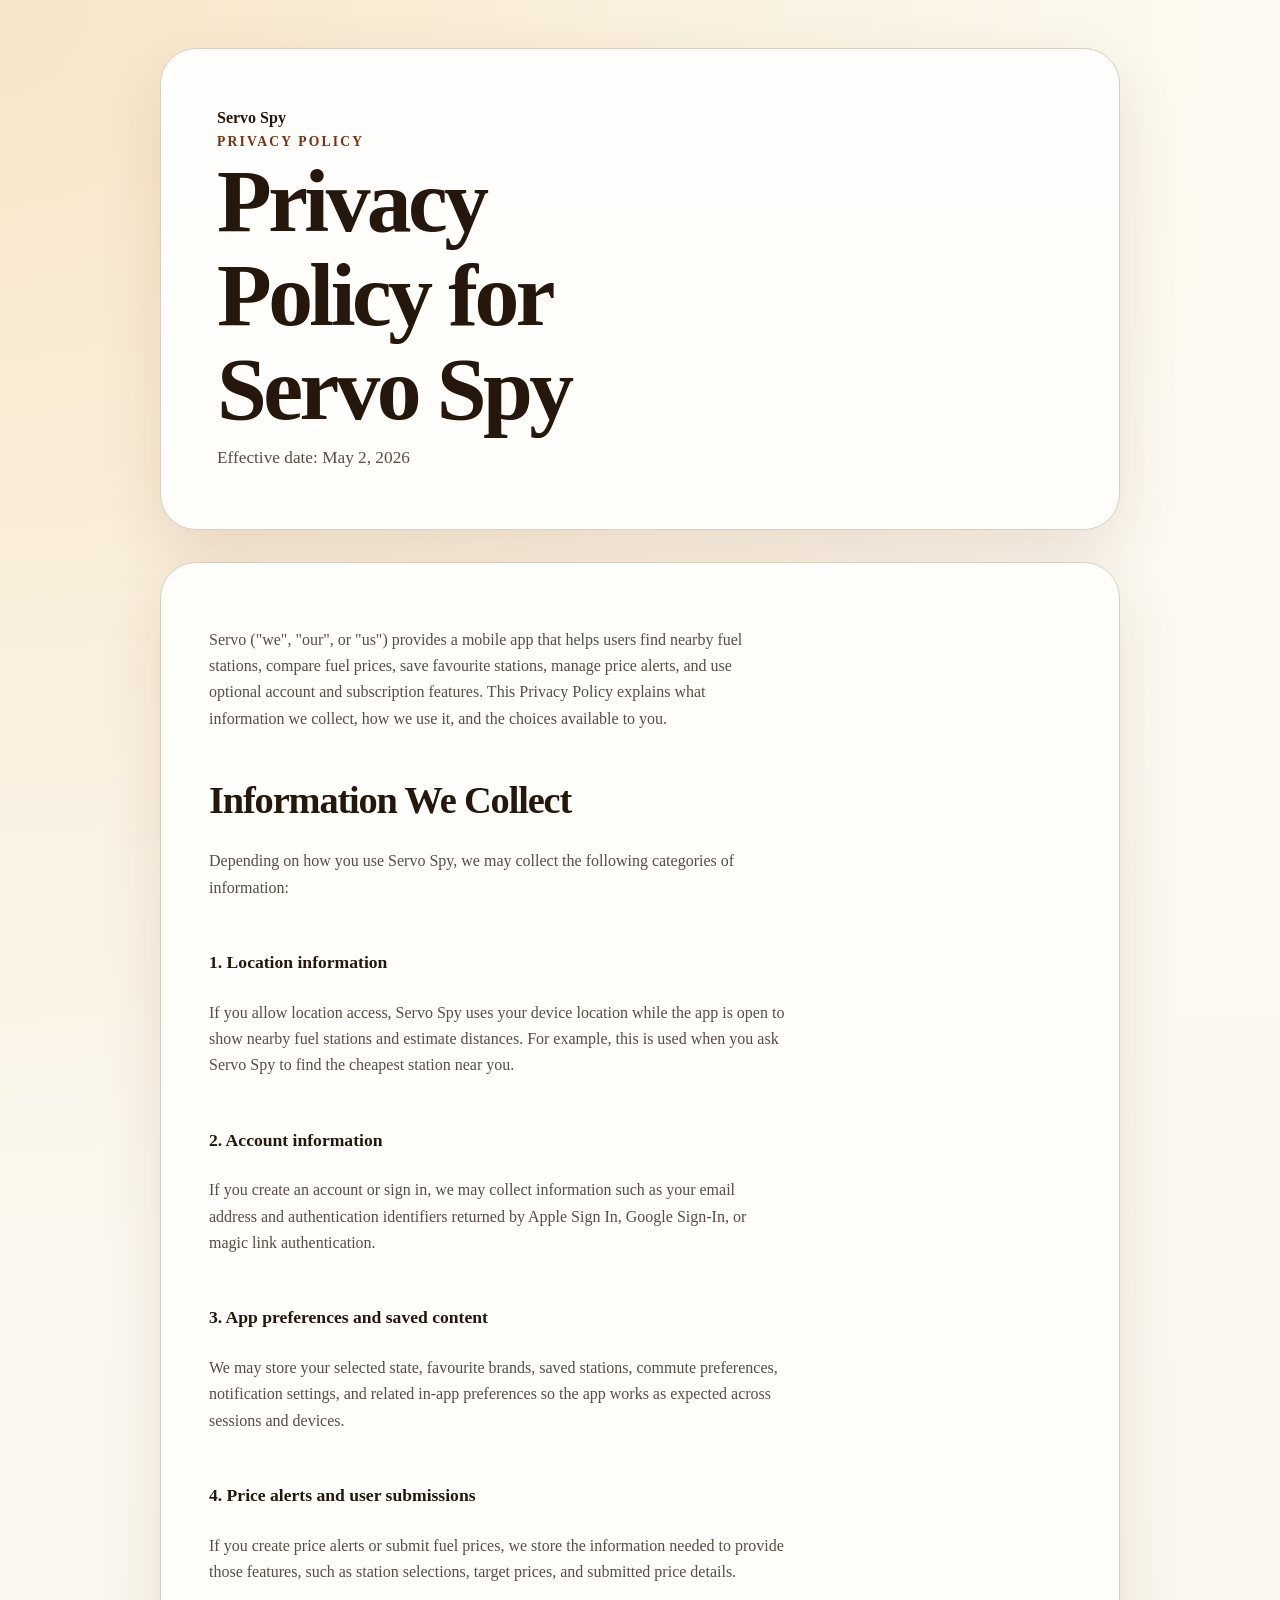
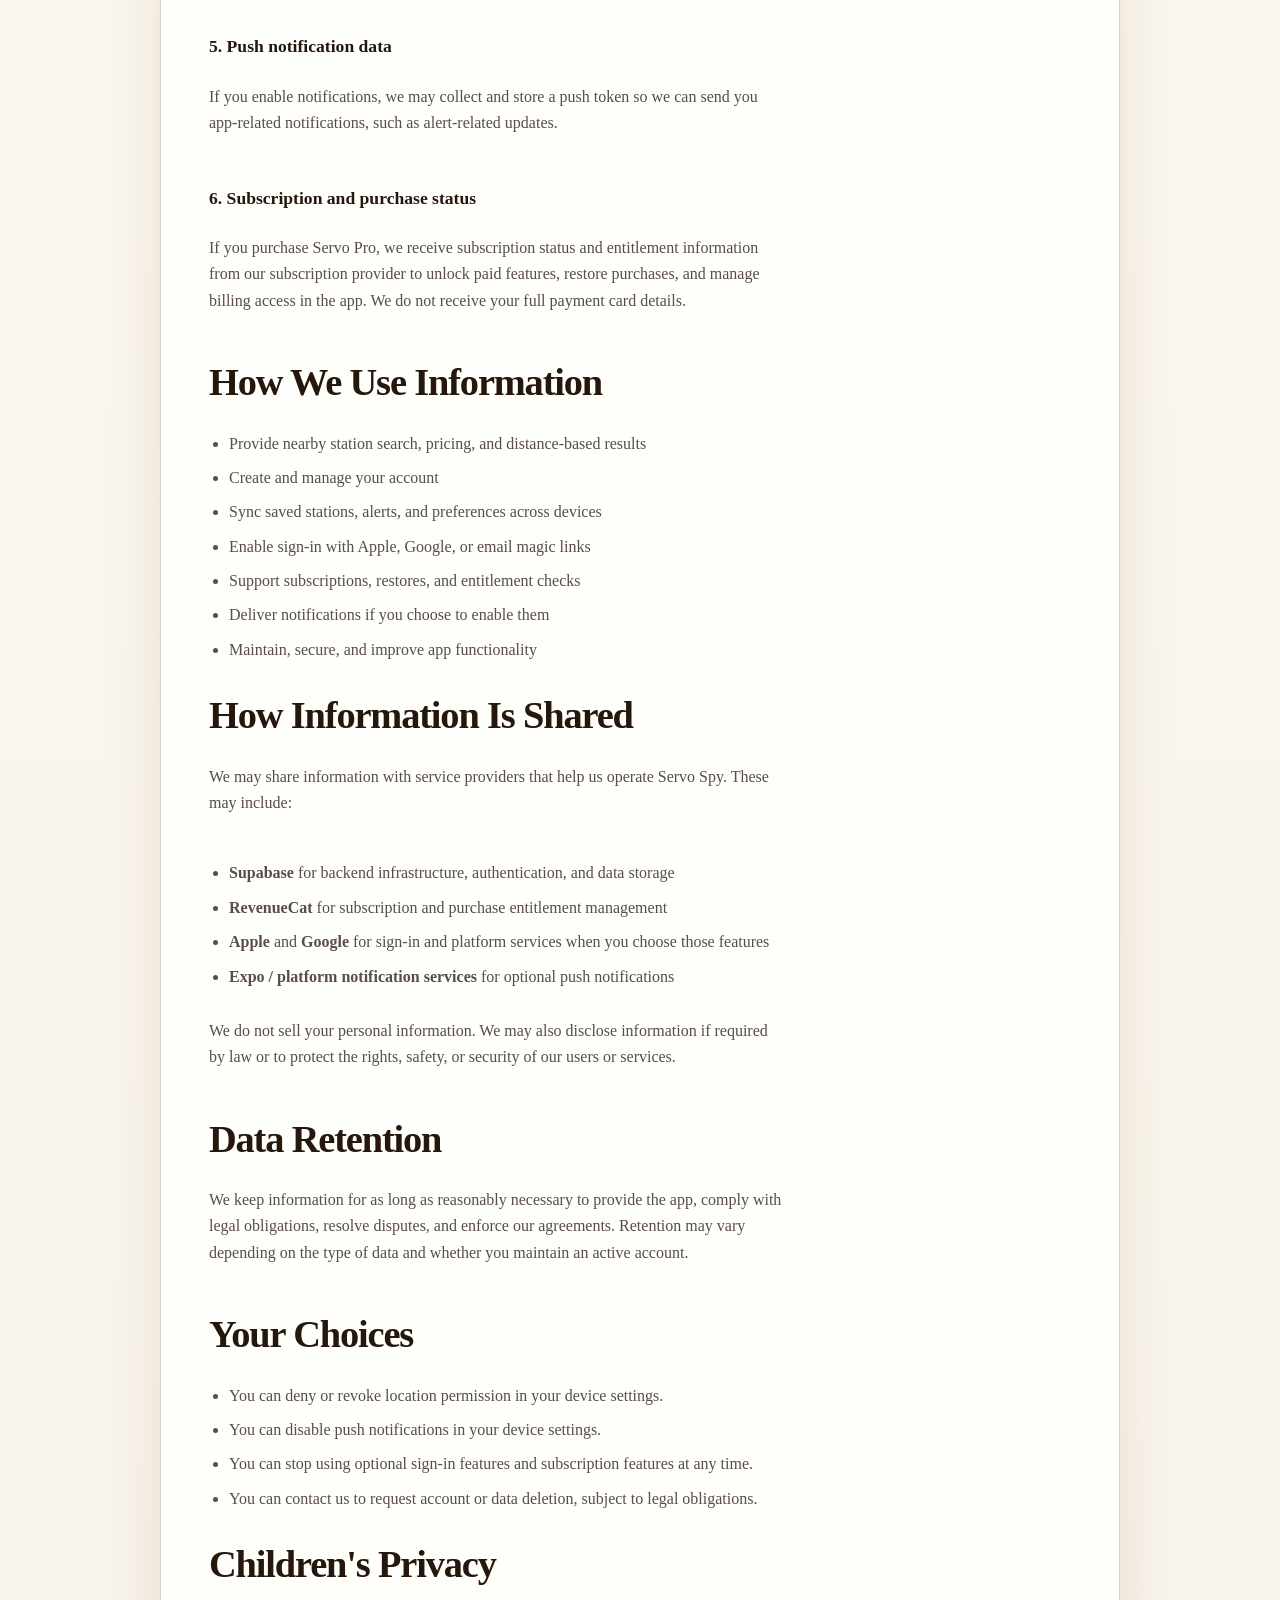
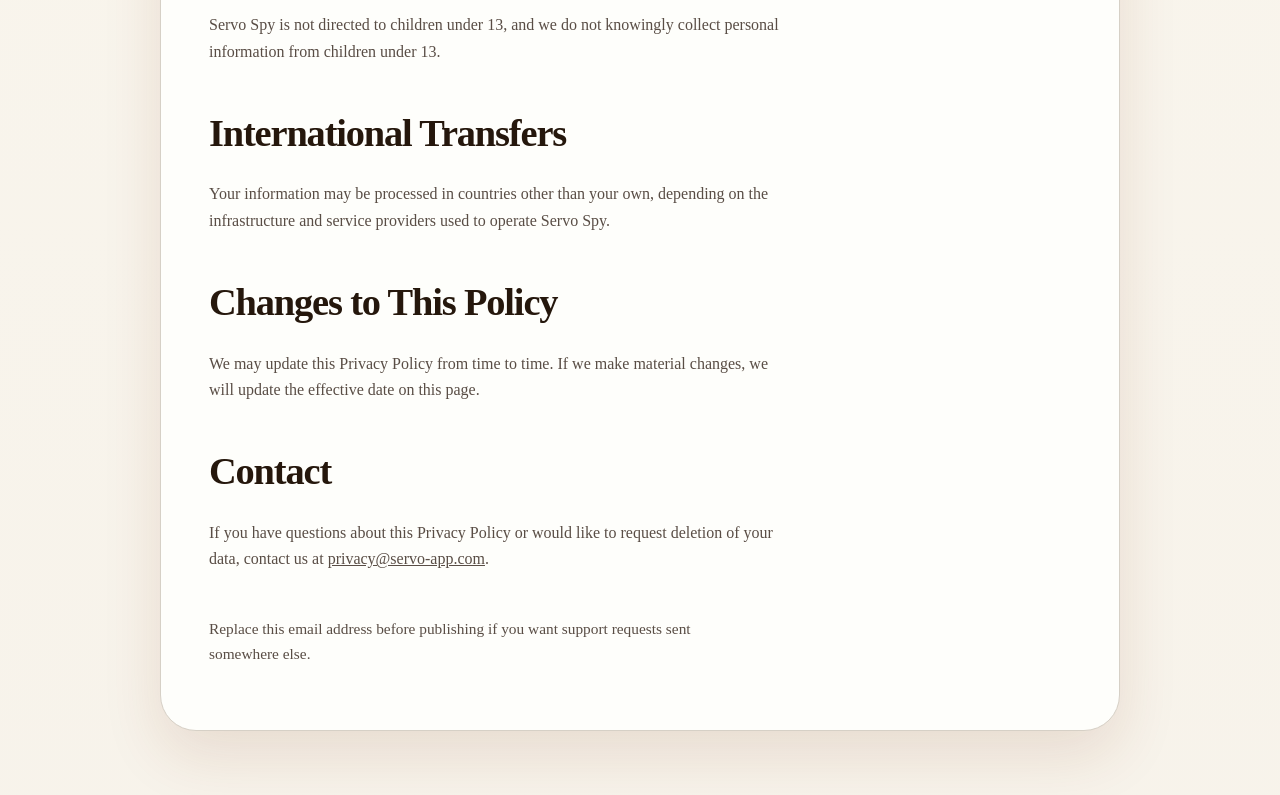
==== privacy.html @ 7a02cd4e "chore: scaffold static site and privacy policy" ====
<!doctype html>
<html lang="en">
  <head>
    <meta charset="utf-8" />
    <meta name="viewport" content="width=device-width, initial-scale=1" />
    <title>Servo Spy Privacy Policy</title>
    <meta
      name="description"
      content="Privacy Policy for Servo Spy, the fuel price and station finder app."
    />
    <link rel="stylesheet" href="./styles.css" />
  </head>
  <body>
    <div class="page-shell page-shell-policy">
      <header class="policy-header">
        <a class="back-link" href="./index.html">Servo  Spy</a>
        <p class="eyebrow">Privacy Policy</p>
        <h1>Privacy Policy for Servo Spy</h1>
        <p class="lede policy-meta">Effective date: May 2, 2026</p>
      </header>

      <main class="policy-layout">
        <article class="policy">
          <section>
            <p>
              Servo ("we", "our", or "us") provides a mobile app that helps users find nearby fuel
              stations, compare fuel prices, save favourite stations, manage price alerts, and use
              optional account and subscription features. This Privacy Policy explains what
              information we collect, how we use it, and the choices available to you.
            </p>
          </section>

          <section>
            <h2>Information We Collect</h2>
            <p>Depending on how you use Servo Spy, we may collect the following categories of information:</p>
            <h3>1. Location information</h3>
            <p>
              If you allow location access, Servo Spy uses your device location while the app is open
              to show nearby fuel stations and estimate distances. For example, this is used when
              you ask Servo Spy to find the cheapest station near you.
            </p>
            <h3>2. Account information</h3>
            <p>
              If you create an account or sign in, we may collect information such as your email
              address and authentication identifiers returned by Apple Sign In, Google Sign-In, or
              magic link authentication.
            </p>
            <h3>3. App preferences and saved content</h3>
            <p>
              We may store your selected state, favourite brands, saved stations, commute
              preferences, notification settings, and related in-app preferences so the app works
              as expected across sessions and devices.
            </p>
            <h3>4. Price alerts and user submissions</h3>
            <p>
              If you create price alerts or submit fuel prices, we store the information needed to
              provide those features, such as station selections, target prices, and submitted
              price details.
            </p>
            <h3>5. Push notification data</h3>
            <p>
              If you enable notifications, we may collect and store a push token so we can send you
              app-related notifications, such as alert-related updates.
            </p>
            <h3>6. Subscription and purchase status</h3>
            <p>
              If you purchase Servo Pro, we receive subscription status and entitlement information
              from our subscription provider to unlock paid features, restore purchases, and manage
              billing access in the app. We do not receive your full payment card details.
            </p>
          </section>

          <section>
            <h2>How We Use Information</h2>
            <ul class="list">
              <li>Provide nearby station search, pricing, and distance-based results</li>
              <li>Create and manage your account</li>
              <li>Sync saved stations, alerts, and preferences across devices</li>
              <li>Enable sign-in with Apple, Google, or email magic links</li>
              <li>Support subscriptions, restores, and entitlement checks</li>
              <li>Deliver notifications if you choose to enable them</li>
              <li>Maintain, secure, and improve app functionality</li>
            </ul>
          </section>

          <section>
            <h2>How Information Is Shared</h2>
            <p>
              We may share information with service providers that help us operate Servo Spy. These may
              include:
            </p>
            <ul class="list">
              <li>
                <strong>Supabase</strong> for backend infrastructure, authentication, and data
                storage
              </li>
              <li>
                <strong>RevenueCat</strong> for subscription and purchase entitlement management
              </li>
              <li>
                <strong>Apple</strong> and <strong>Google</strong> for sign-in and platform
                services when you choose those features
              </li>
              <li>
                <strong>Expo / platform notification services</strong> for optional push
                notifications
              </li>
            </ul>
            <p>
              We do not sell your personal information. We may also disclose information if
              required by law or to protect the rights, safety, or security of our users or
              services.
            </p>
          </section>

          <section>
            <h2>Data Retention</h2>
            <p>
              We keep information for as long as reasonably necessary to provide the app, comply
              with legal obligations, resolve disputes, and enforce our agreements. Retention may
              vary depending on the type of data and whether you maintain an active account.
            </p>
          </section>

          <section>
            <h2>Your Choices</h2>
            <ul class="list">
              <li>You can deny or revoke location permission in your device settings.</li>
              <li>You can disable push notifications in your device settings.</li>
              <li>You can stop using optional sign-in features and subscription features at any time.</li>
              <li>You can contact us to request account or data deletion, subject to legal obligations.</li>
            </ul>
          </section>

          <section>
            <h2>Children's Privacy</h2>
            <p>
              Servo Spy is not directed to children under 13, and we do not knowingly collect personal
              information from children under 13.
            </p>
          </section>

          <section>
            <h2>International Transfers</h2>
            <p>
              Your information may be processed in countries other than your own, depending on the
              infrastructure and service providers used to operate Servo Spy.
            </p>
          </section>

          <section>
            <h2>Changes to This Policy</h2>
            <p>
              We may update this Privacy Policy from time to time. If we make material changes, we
              will update the effective date on this page.
            </p>
          </section>

          <section>
            <h2>Contact</h2>
            <p>
              If you have questions about this Privacy Policy or would like to request deletion of
              your data, contact us at
              <a href="mailto:privacy@servo-app.com">privacy@servo-app.com</a>.
            </p>
            <p class="note">
              Replace this email address before publishing if you want support requests sent
              somewhere else.
            </p>
          </section>
        </article>
      </main>
    </div>
  </body>
</html>
---- styles.css ----
:root {
  color-scheme: light;
  --bg: oklch(0.98 0.01 95);
  --surface: oklch(0.995 0.004 95);
  --surface-strong: oklch(0.94 0.02 84);
  --ink: oklch(0.22 0.03 58);
  --ink-soft: oklch(0.43 0.02 58);
  --line: oklch(0.86 0.015 78);
  --accent: oklch(0.56 0.17 45);
  --accent-deep: oklch(0.41 0.11 42);
  --shadow: 0 24px 60px color-mix(in oklab, var(--accent-deep) 12%, transparent);
  --space-1: 4px;
  --space-2: 8px;
  --space-3: 12px;
  --space-4: 16px;
  --space-5: 24px;
  --space-6: 32px;
  --space-7: 48px;
  --space-8: 64px;
  --radius-sm: 14px;
  --radius-md: 24px;
  --radius-lg: 36px;
  --max: 1120px;
}

* {
  box-sizing: border-box;
}

html {
  background:
    radial-gradient(circle at top left, oklch(0.9 0.06 78 / 0.65), transparent 30%),
    linear-gradient(180deg, oklch(0.985 0.012 94), oklch(0.965 0.012 84));
  min-height: 100%;
}

body {
  margin: 0;
  color: var(--ink);
  font-family: Georgia, "Times New Roman", serif;
  line-height: 1.65;
}

a {
  color: inherit;
}

.page-shell {
  width: min(calc(100% - 32px), var(--max));
  margin: 0 auto;
  padding: var(--space-7) 0 var(--space-8);
}

.page-shell-policy {
  width: min(calc(100% - 32px), 960px);
}

.hero,
.policy-header {
  padding: clamp(28px, 5vw, 56px);
  border: 1px solid var(--line);
  border-radius: var(--radius-lg);
  background:
    linear-gradient(180deg, color-mix(in oklab, var(--surface) 86%, white), var(--surface)),
    var(--surface);
  box-shadow: var(--shadow);
}

.hero {
  display: grid;
  gap: var(--space-5);
}

.eyebrow {
  margin: 0;
  color: var(--accent-deep);
  font-size: 0.85rem;
  font-weight: 700;
  letter-spacing: 0.16em;
  text-transform: uppercase;
}

h1,
h2,
h3 {
  margin: 0;
  font-weight: 700;
  line-height: 1.05;
}

h1 {
  max-width: 11ch;
  font-size: clamp(3rem, 7vw, 6rem);
  letter-spacing: -0.04em;
}

h2 {
  font-size: clamp(1.7rem, 3vw, 2.4rem);
  letter-spacing: -0.03em;
}

h3 {
  font-size: 1.1rem;
  margin-top: var(--space-5);
}

.lede {
  max-width: 56ch;
  margin: 0;
  color: var(--ink-soft);
  font-size: 1.08rem;
}

.hero-actions {
  display: flex;
  flex-wrap: wrap;
  gap: var(--space-3);
}

.button {
  display: inline-flex;
  align-items: center;
  justify-content: center;
  min-height: 48px;
  padding: 0 var(--space-5);
  border-radius: 999px;
  text-decoration: none;
  font-weight: 700;
}

.button-primary {
  background: var(--accent);
  color: oklch(0.98 0.01 90);
}

.content-grid {
  display: grid;
  grid-template-columns: repeat(auto-fit, minmax(280px, 1fr));
  gap: var(--space-5);
  margin-top: var(--space-6);
}

.card {
  padding: var(--space-6);
  border: 1px solid var(--line);
  border-radius: var(--radius-md);
  background: color-mix(in oklab, var(--surface) 92%, white);
}

.card p,
.policy p,
.policy li {
  max-width: 72ch;
  color: var(--ink-soft);
}

.list {
  margin: var(--space-4) 0 0;
  padding-left: 1.25rem;
}

.list li + li {
  margin-top: var(--space-2);
}

.policy-layout {
  margin-top: var(--space-6);
}

.policy {
  display: grid;
  gap: var(--space-6);
  padding: clamp(28px, 4vw, 48px);
  border: 1px solid var(--line);
  border-radius: var(--radius-lg);
  background: color-mix(in oklab, var(--surface) 95%, white);
  box-shadow: var(--shadow);
}

.policy section {
  display: grid;
  gap: var(--space-3);
}

.policy-meta {
  margin-top: var(--space-2);
}

.back-link {
  text-decoration: none;
  font-weight: 700;
}

.note {
  font-size: 0.96rem;
}

@media (max-width: 720px) {
  .page-shell {
    width: min(calc(100% - 20px), var(--max));
    padding: var(--space-5) 0 var(--space-7);
  }

  .hero,
  .policy-header,
  .policy,
  .card {
    padding: 24px;
    border-radius: 28px;
  }

  h1 {
    max-width: 12ch;
    font-size: clamp(2.5rem, 14vw, 4rem);
  }
}
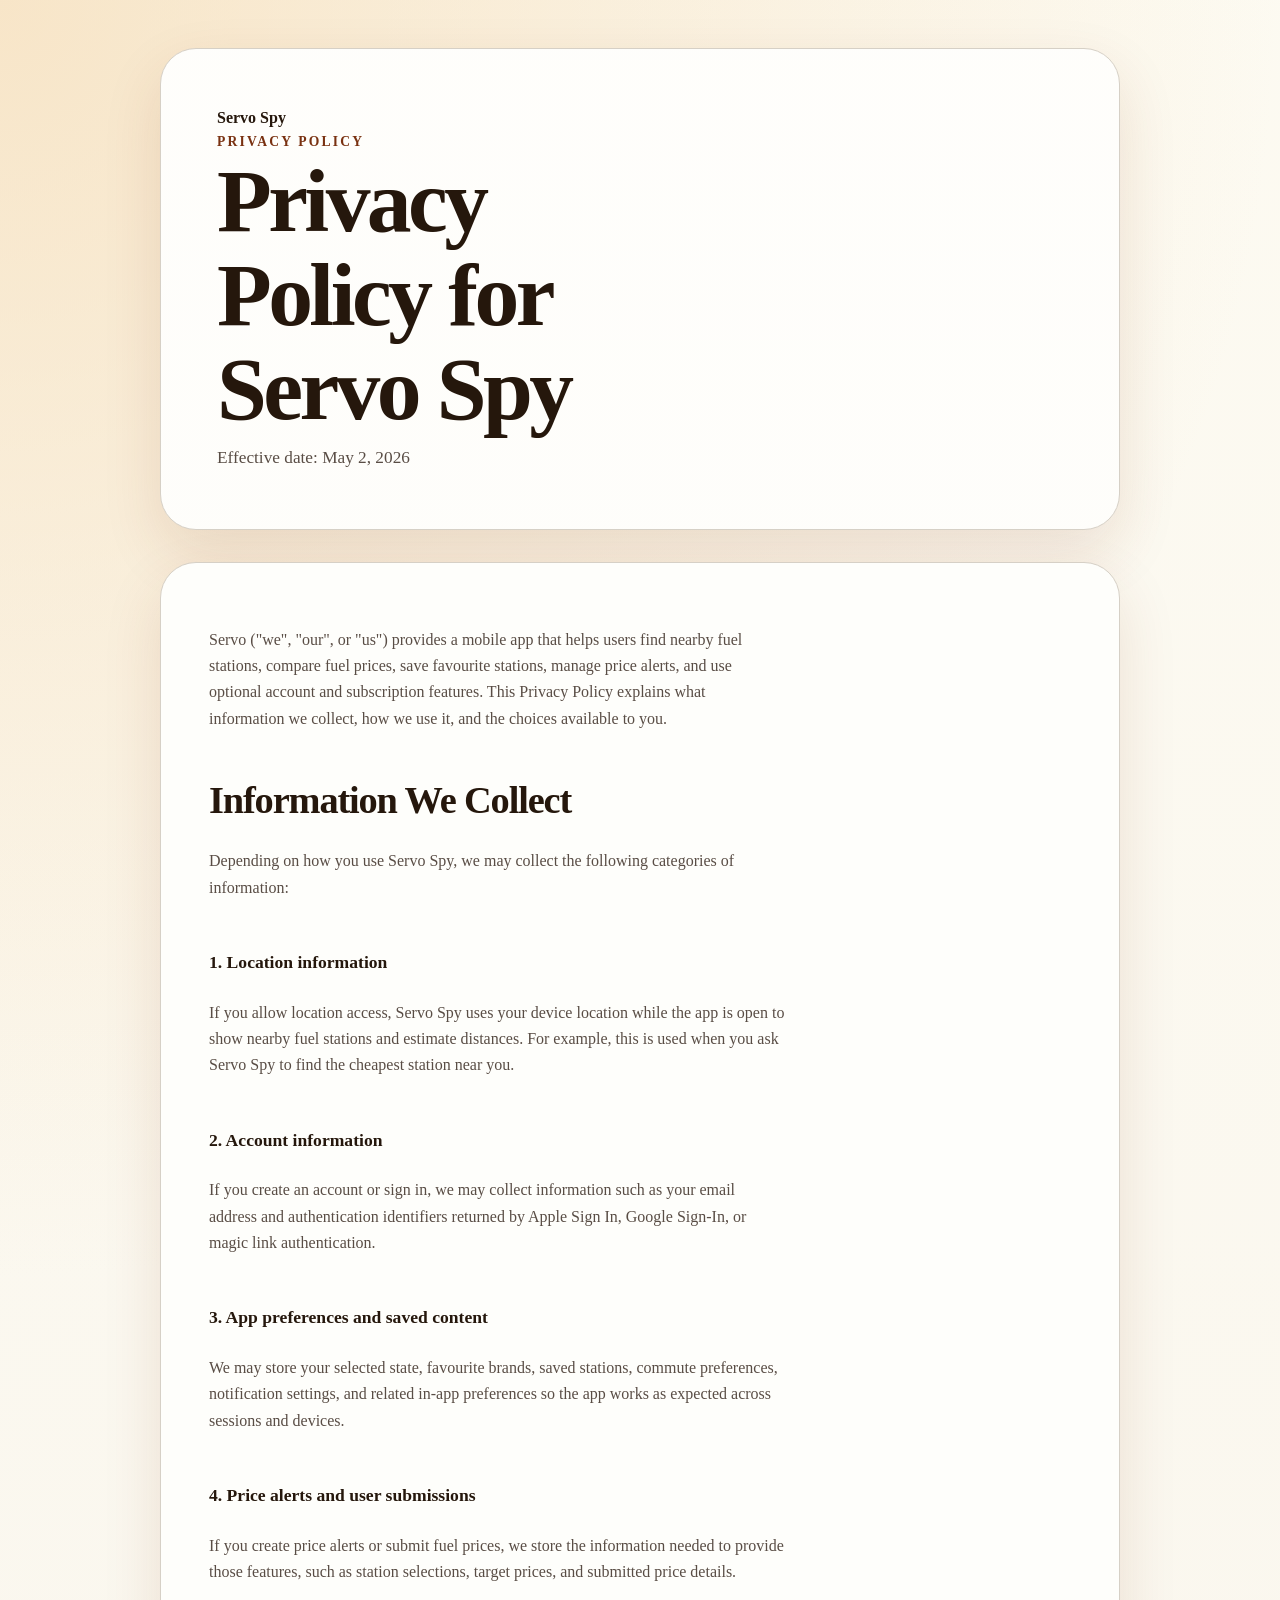
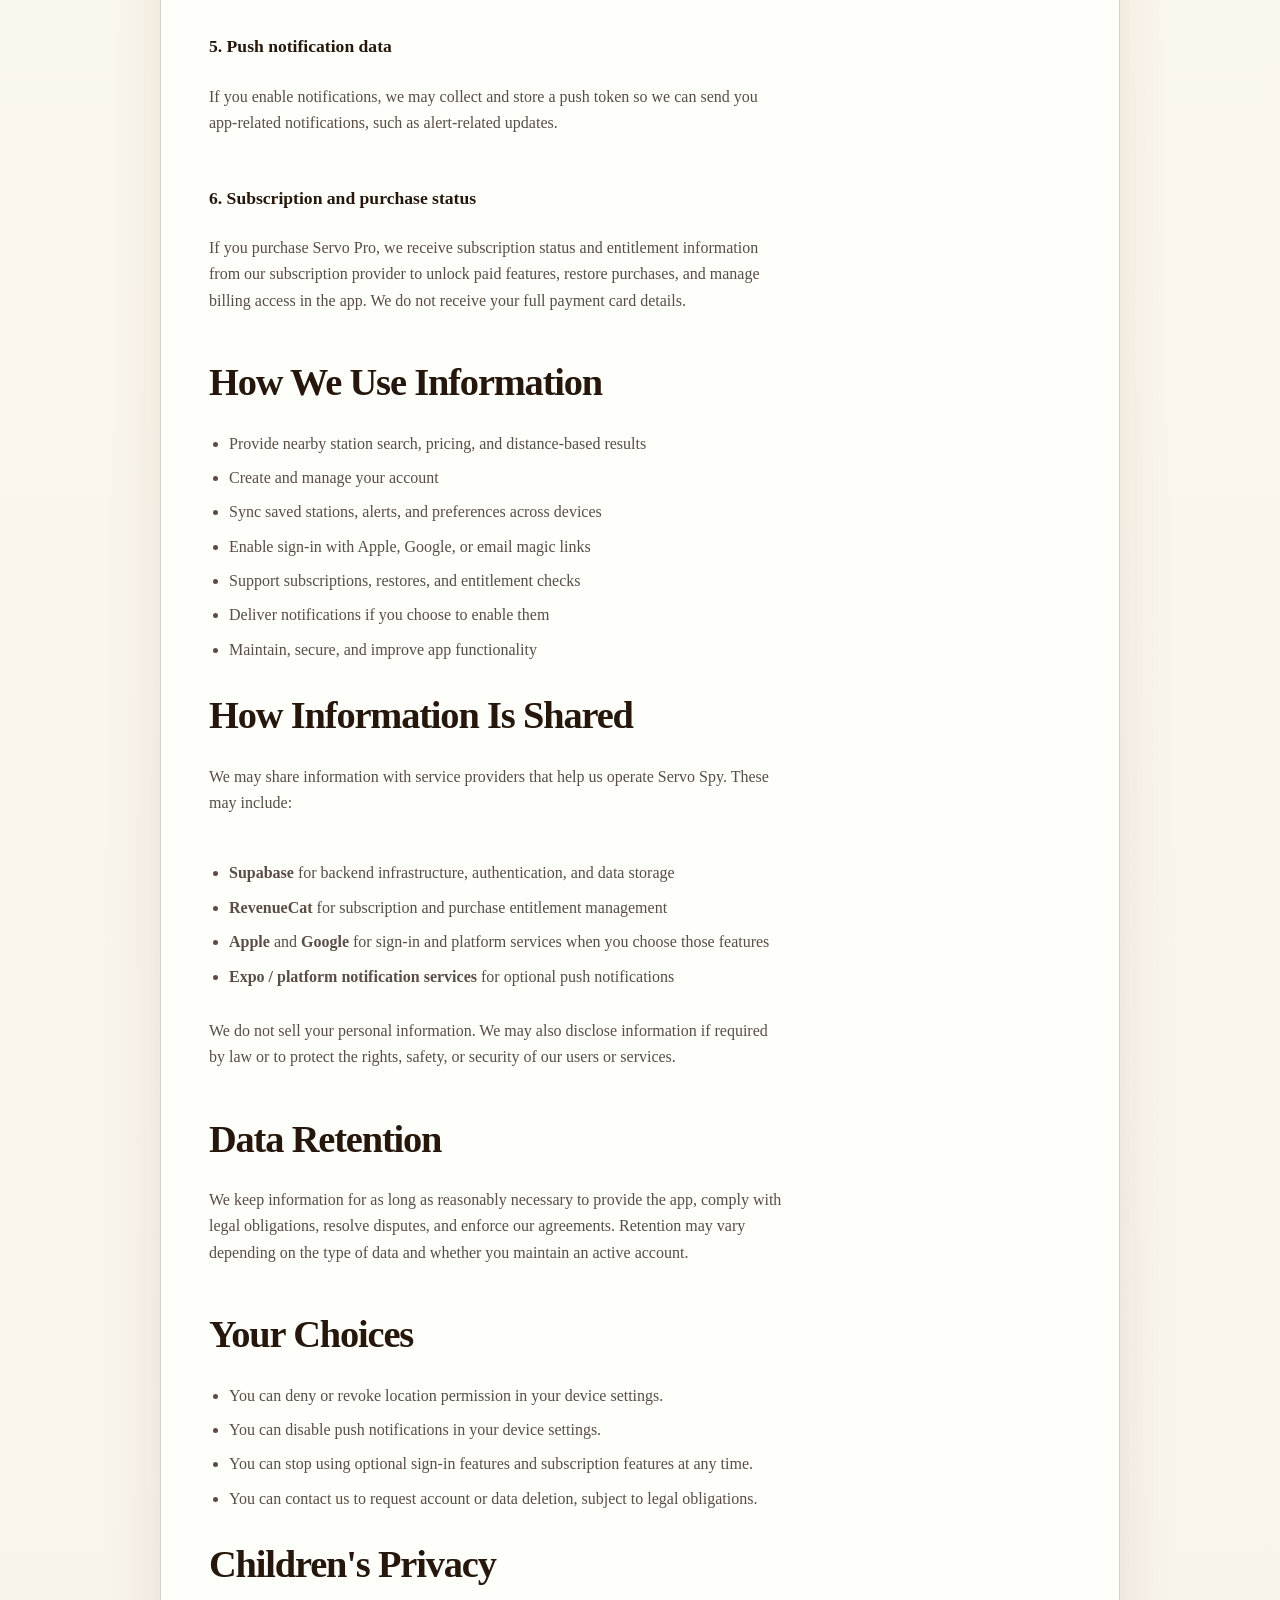
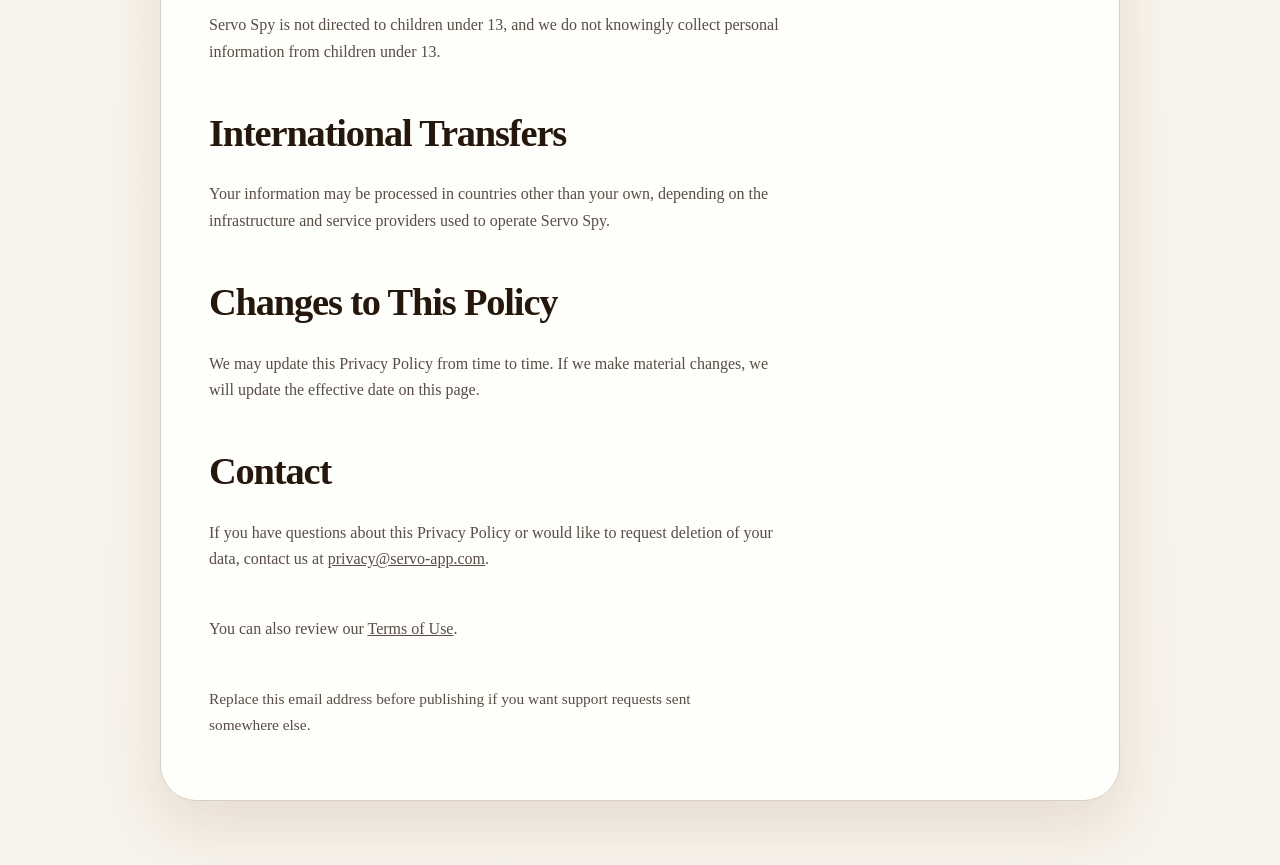
==== commit 5f601526: "feat: add terms of use page" ====
--- a/privacy.html
+++ b/privacy.html
@@ -163,6 +163,9 @@
               your data, contact us at
               <a href="mailto:privacy@servo-app.com">privacy@servo-app.com</a>.
             </p>
+            <p>
+              You can also review our <a href="./terms.html">Terms of Use</a>.
+            </p>
             <p class="note">
               Replace this email address before publishing if you want support requests sent
               somewhere else.
--- a/styles.css
+++ b/styles.css
@@ -133,6 +133,12 @@
   color: oklch(0.98 0.01 90);
 }
 
+.button-secondary {
+  border: 1px solid var(--line);
+  background: color-mix(in oklab, var(--surface) 92%, white);
+  color: var(--ink);
+}
+
 .content-grid {
   display: grid;
   grid-template-columns: repeat(auto-fit, minmax(280px, 1fr));
